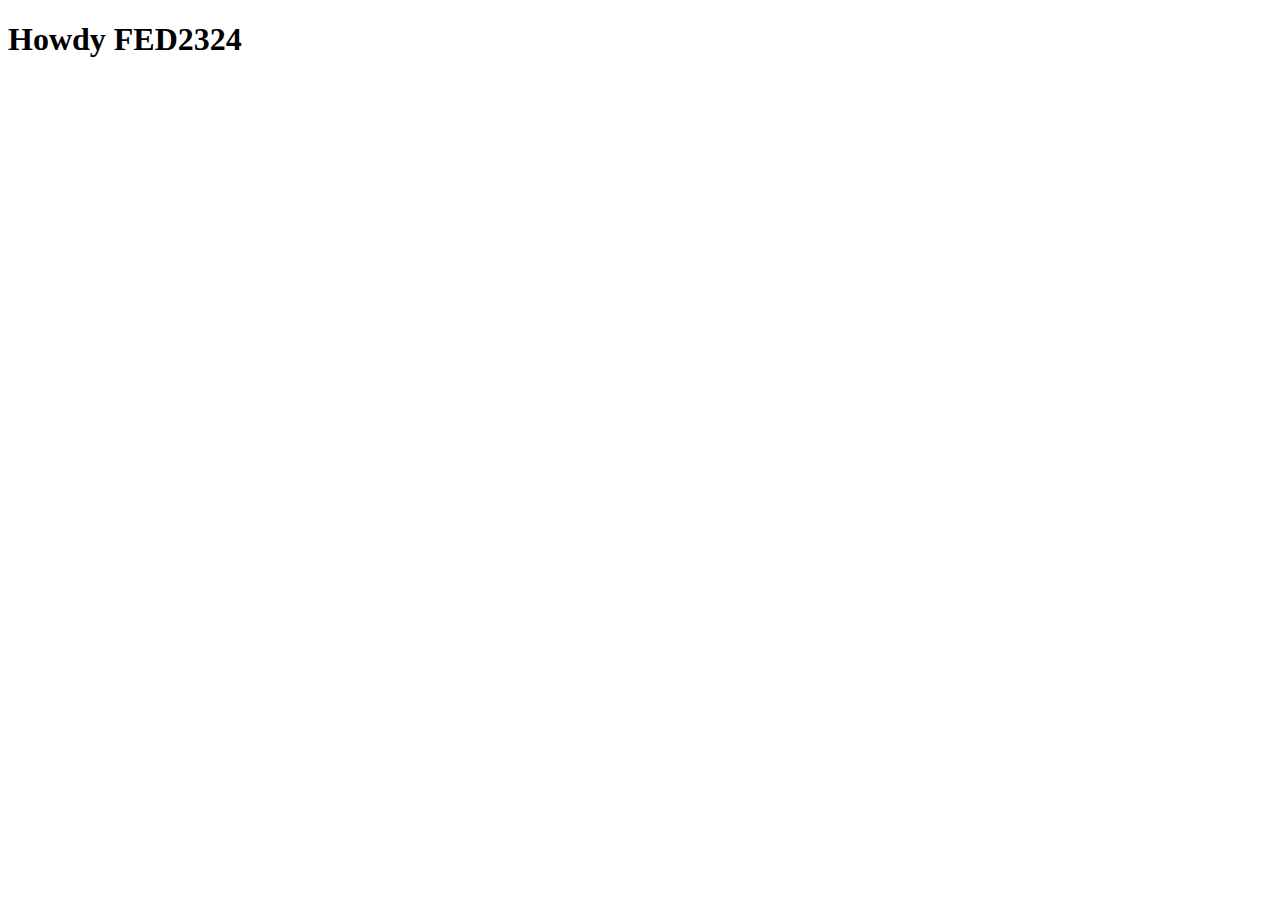
==== index.html @ 1857b573 "Add files via upload" ====
<!DOCTYPE html>
<html lang="nl">
	
<head>
	<meta charset="UTF-8">
	<meta name="author" content="jouw naam">
	<meta name="viewport" content="width=device-width, initial-scale=1">
	
	<title>Howdy FED2324</title>
	
	<link href="styles/style.css" rel="stylesheet">
	<link rel="icon" type="image/svg+xml" href="images/favicon.svg">
</head>

<body>
	<h1>Howdy FED2324</h1>

	<script defer src="scripts/script.js"></script>
</body>
	
</html>
---- styles/style.css ----
/**************/
/* CSS REMEDY */
/**************/
*, *::after, *::before {
  box-sizing:border-box;  
}






/*********************/
/* CUSTOM PROPERTIES */
/*********************/
:root {
	/* startje */
	--color-text:#111;
	--color-background:#eee;
}





/****************/
/* JOUW STYLING */
/****************/

/* jouw code */
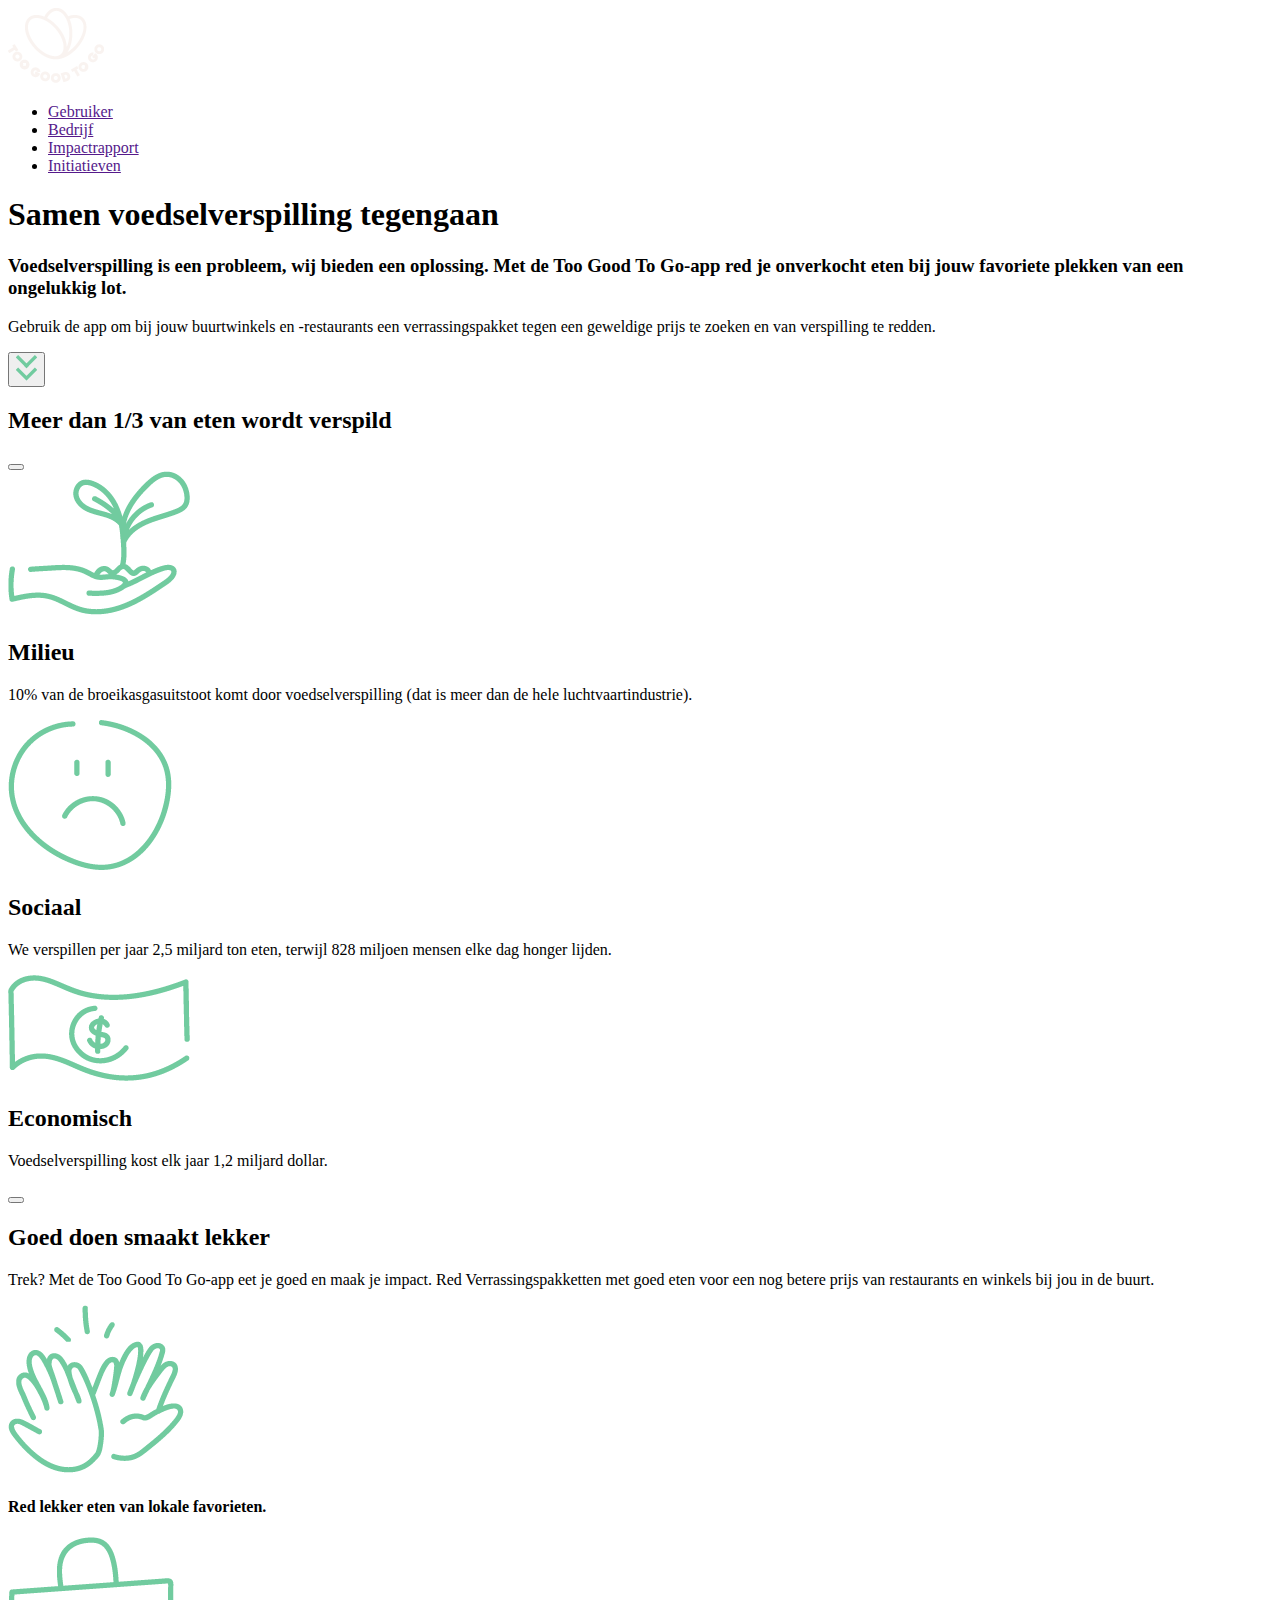
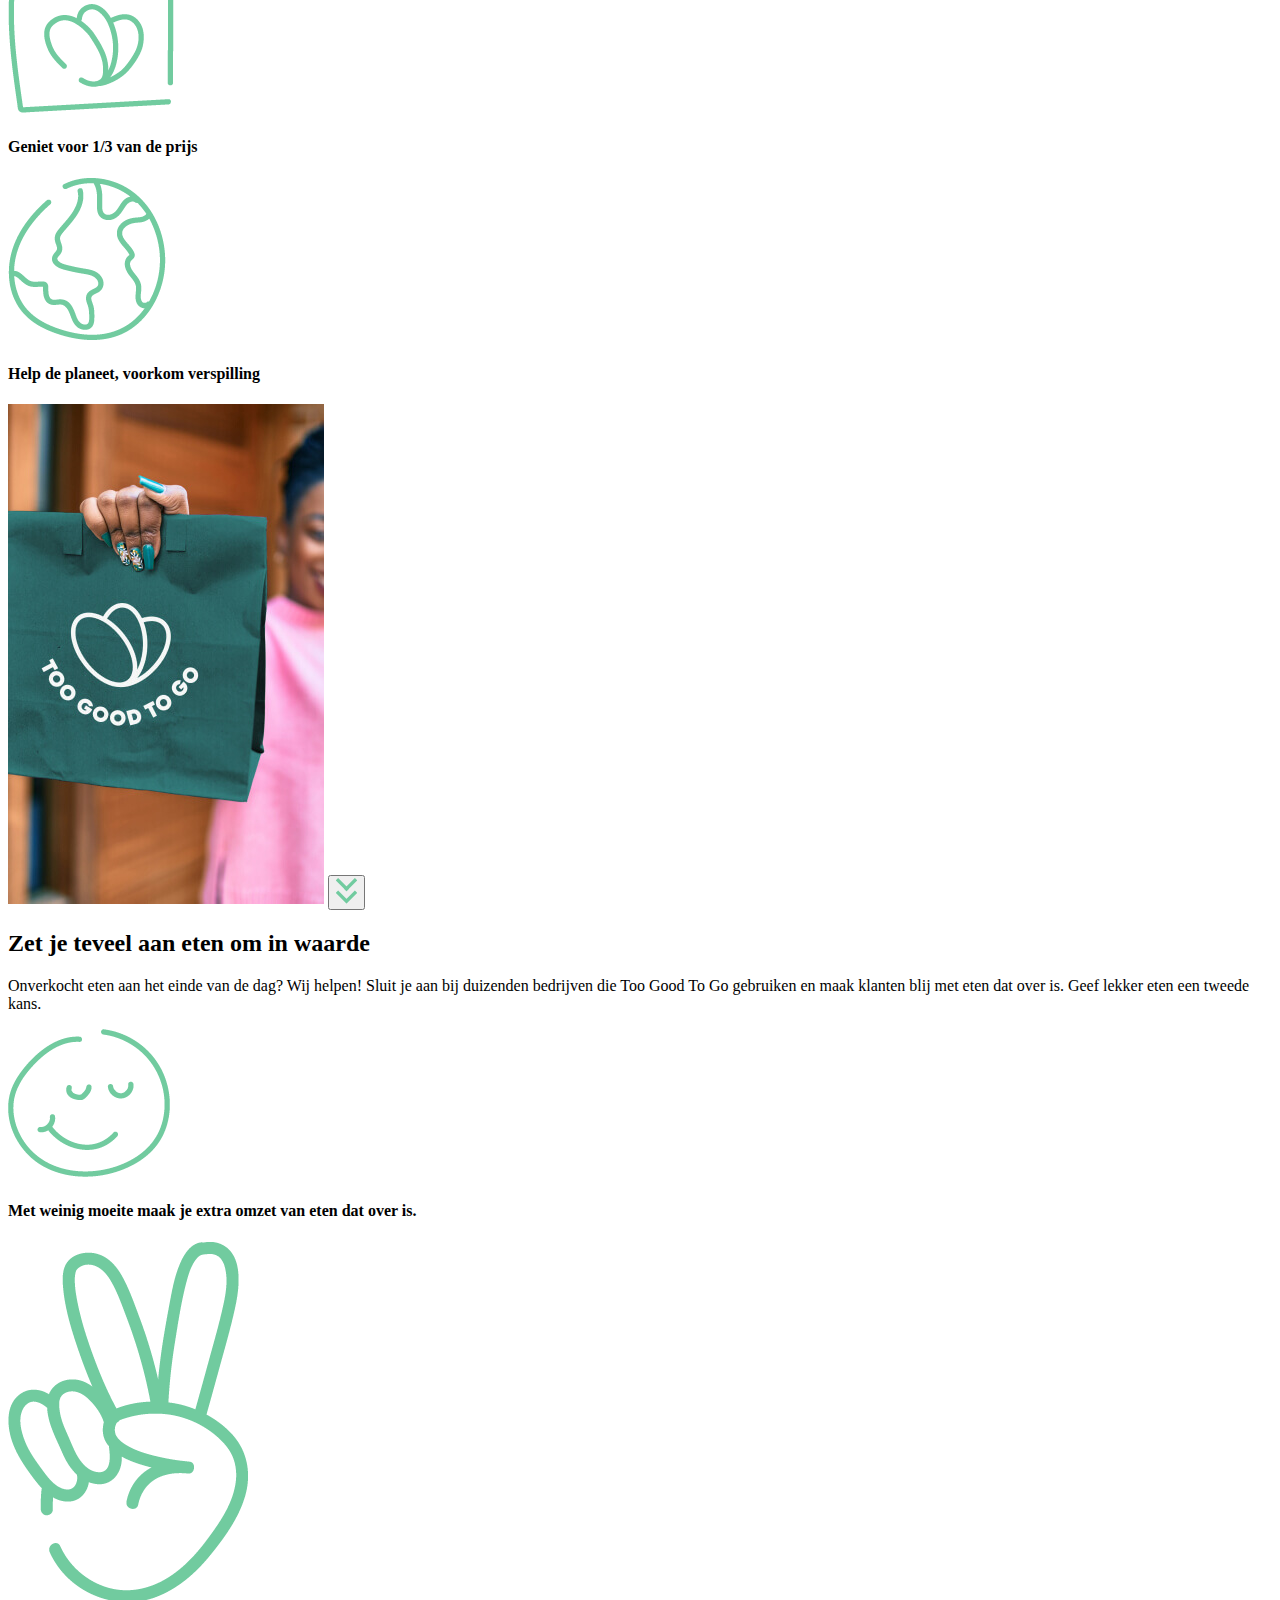
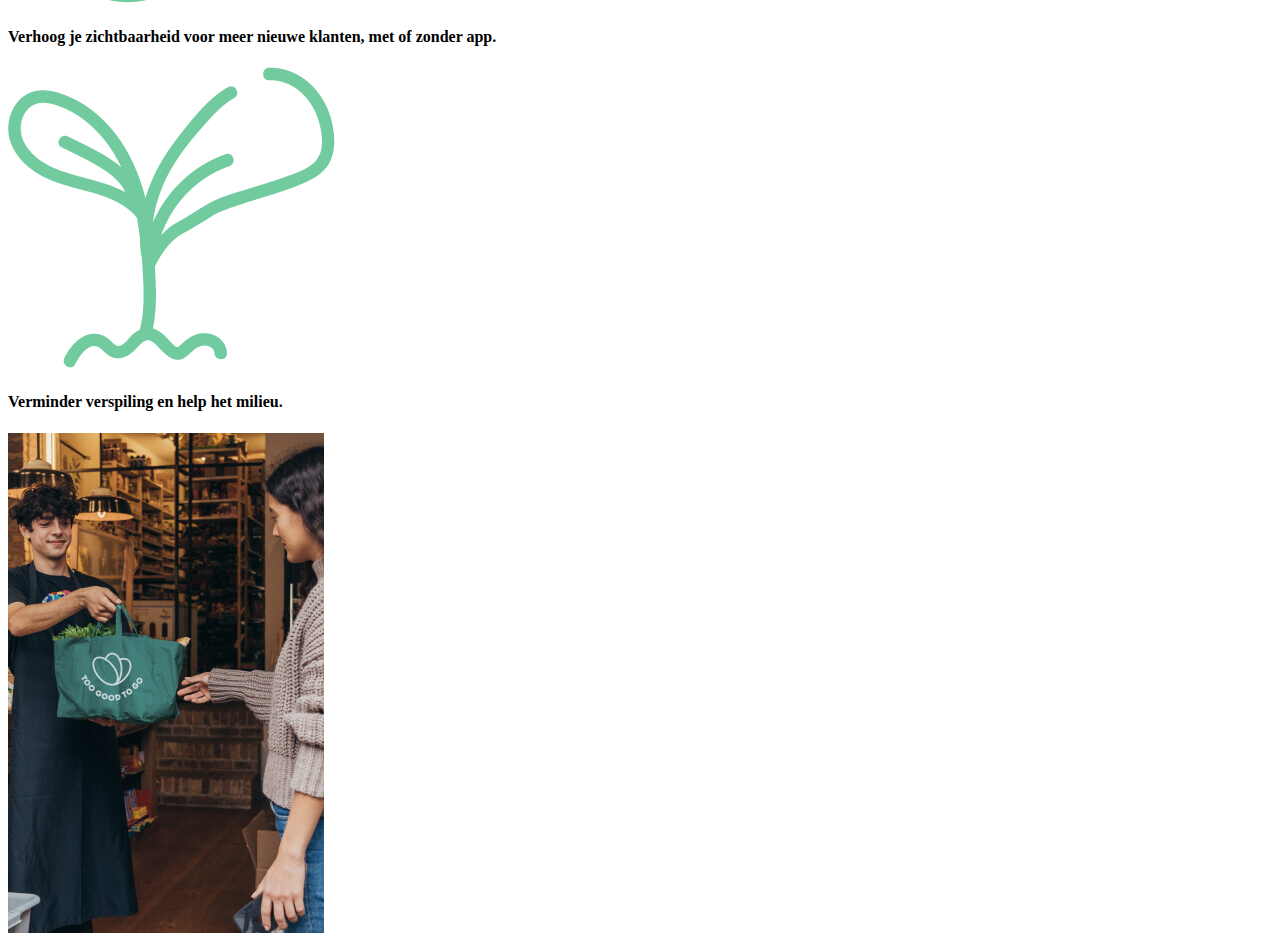
==== commit 481a75cb: "Add files via upload" ====
--- a/index.html
+++ b/index.html
@@ -1,21 +1,121 @@
 <!DOCTYPE html>
 <html lang="nl">
-	
+
 <head>
 	<meta charset="UTF-8">
 	<meta name="author" content="jouw naam">
 	<meta name="viewport" content="width=device-width, initial-scale=1">
-	
+
 	<title>Howdy FED2324</title>
-	
+
 	<link href="styles/style.css" rel="stylesheet">
 	<link rel="icon" type="image/svg+xml" href="images/favicon.svg">
 </head>
 
 <body>
-	<h1>Howdy FED2324</h1>
+	<header>
+		<img src="./images/tgtg_logo.70534928.png" alt="logo">
+		<nav>
+			<ul>
+				<li><a href="">Gebruiker</a></li>
+				<li><a href="">Bedrijf</a></li>
+				<li><a href="">Impactrapport</a></li>
+				<li><a href="">Initiatieven</a></li>
+			</ul>
+		</nav>
+	</header>
+
+	<main>
+		<section>
+			<h1>Samen voedselverspilling tegengaan</h1>
+
+			<h3>Voedselverspilling is een probleem, wij bieden een oplossing. Met de Too Good To Go-app red je
+				onverkocht eten bij jouw favoriete plekken van een ongelukkig lot.</h3>
+
+			<p>
+				Gebruik de app om bij jouw buurtwinkels en -restaurants een verrassingspakket tegen een geweldige prijs
+				te zoeken en van verspilling te redden.
+			</p>
+
+			<button>
+				<img src="./images/arrow-down.png" alt="pijl-beneden">
+			</button>
+		</section>
+
+		<section>
+			<h2>Meer dan 1/3 van eten wordt verspild</h2>
+			<button></button>
+			<article>
+				<img src="./images/HandSprout.slider.png" alt="plant in hand">
+				<h2>Milieu</h2>
+				<p>10% van de broeikasgasuitstoot komt door voedselverspilling (dat is meer dan de hele
+					luchtvaartindustrie).</p>
+			</article>
+			<article>
+				<img src="./images/SadSmiley.slider.png" alt="sadsmiley">
+				<h2>Sociaal</h2>
+				<p>We verspillen per jaar 2,5 miljard ton eten, terwijl 828 miljoen mensen elke dag honger lijden.</p>
+			</article>
+			<article>
+				<img src="./images/DollarBill.slider.png" alt="dollarbill">
+				<h2>Economisch</h2>
+				<p>Voedselverspilling kost elk jaar 1,2 miljard dollar.</p>
+			</article>
+			<button></button>
+		</section>
+
+		<section>
+			<h2>Goed doen smaakt lekker</h2>
+			<p>Trek? Met de Too Good To Go-app eet je goed en maak je impact. Red Verrassingspakketten met goed eten
+				voor een nog betere prijs van restaurants en winkels bij jou in de buurt.</p>
+			<article>
+				<img src="./images/HandsCelebrate.slider2.png" alt="hands">
+				<h4>Red lekker eten van lokale favorieten.
+				</h4>
+			</article>
+			<article>
+				<img src="./images/TgtgShoppingBag.slider2.png" alt="tas">
+				<h4>Geniet voor 1/3 van de prijs</h4>
+			</article>
+			<article>
+				<img src="./images/PlanetEarth.slider2.png" alt="">
+				<h4>Help de planeet, voorkom verspilling</h4>
+			</article>
+			<img src="./images/tasinhand.jpeg" alt="tas in hand">
+			<link rel="stylesheet" href="">
+			<link rel="stylesheet" href="">
+			<button>
+				<img src="./images/arrow-down.png" alt="pijl-beneden">
+			</button>
+		</section>
+		<section>
+			<h2>Zet je teveel aan eten om in waarde</h2>
+			<p>Onverkocht eten aan het einde van de dag? Wij helpen! Sluit je aan bij duizenden bedrijven die Too Good
+				To Go gebruiken en maak klanten blij met eten dat over is. Geef lekker eten een tweede kans.</p>
+			<article>
+				<img src="./images/ContentSmiley.slider3.png" alt="smiley">
+				<h4>Met weinig moeite maak je extra omzet van eten dat over is.
+				</h4>
+			</article>
+			<article>
+				<img src="./images/PeaceSign.slider3.png" alt="peacesign">
+				<h4>Verhoog je zichtbaarheid voor meer nieuwe klanten, met of zonder app.</h4>
+			</article>
+			<article>
+				<img src="./images/PlantGrowing.slider3.png" alt="plant">
+				<h4>Verminder verspiling en help het milieu.</h4>
+			</article>
+			<img src="./images/Tasgeven.jpeg" alt="tasgeven">
+			<link rel="stylesheet" href="">
+			<link rel="stylesheet" href="">
+		</section>
+	</main>
+
+	<footer>
+
+	</footer>
 
 	<script defer src="scripts/script.js"></script>
 </body>
-	
-</html>
+
+</html>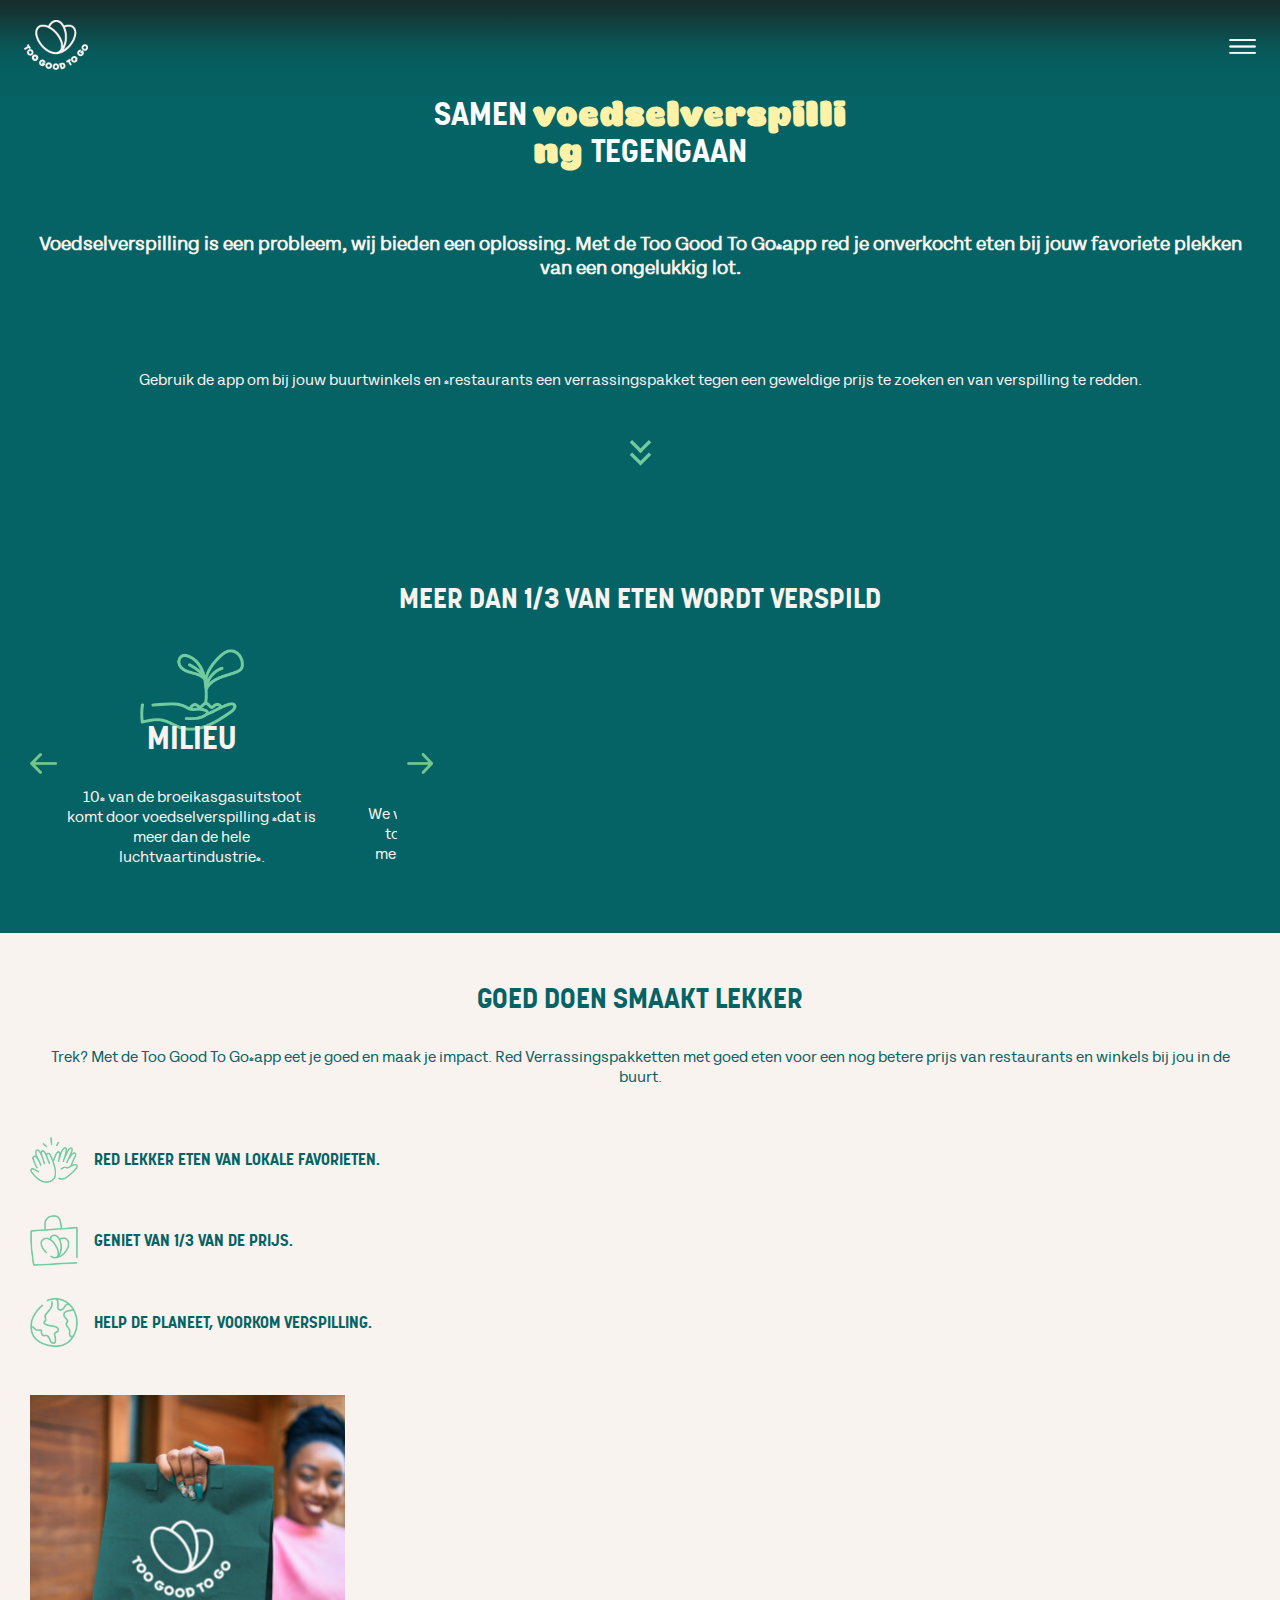
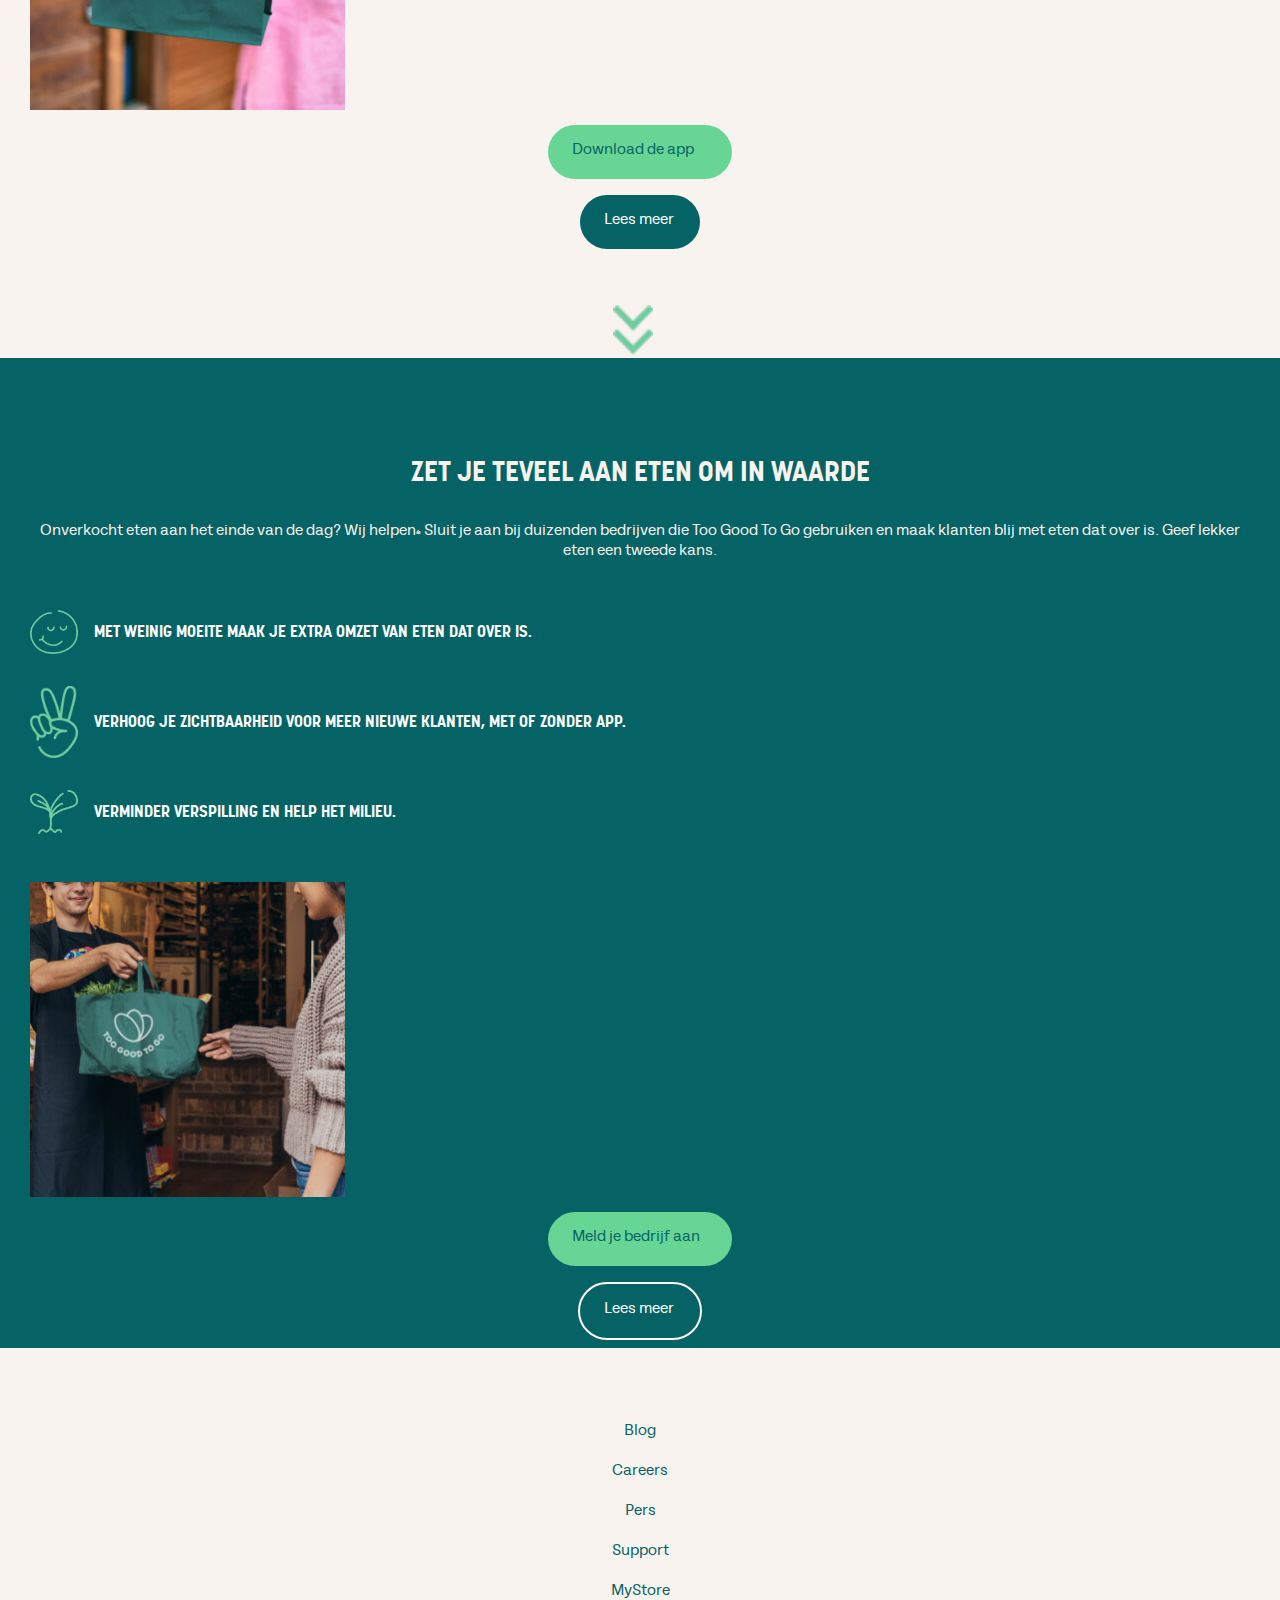
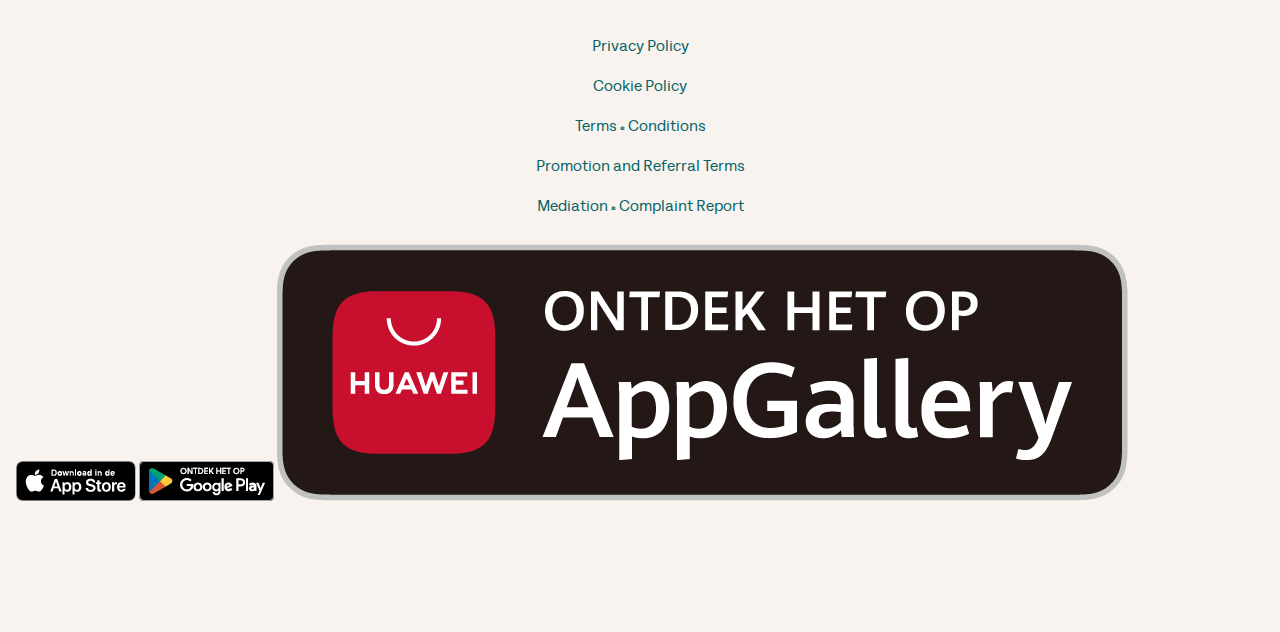
==== commit 8add0930: "Add files via upload" ====
--- a/index.html
+++ b/index.html
@@ -14,20 +14,36 @@
 
 <body>
 	<header>
-		<img src="./images/tgtg_logo.70534928.png" alt="logo">
+		<a href="index.html"><img src="./images/tgtg_logo.70534928.png" alt="logo"></a>
+		<button class="toggleButton"><img src="./images/hamburger.open.png" alt="menu_open"></button>
 		<nav>
 			<ul>
-				<li><a href="">Gebruiker</a></li>
-				<li><a href="">Bedrijf</a></li>
-				<li><a href="">Impactrapport</a></li>
-				<li><a href="">Initiatieven</a></li>
+				<li><a href="./gebruiker.html">GEBRUIKER</a></li>
+				<li><a href="">BEDRIJF</a></li>
+				<li><a href="">IMPACTRAPPORT</a></li>
+				<li><a href="">INITIATIEVEN</a></li>
 			</ul>
+
+			<article>
+				<details>
+					<summary>
+						<p>The Netherlands</p>
+						<img class="pijl" src="./images/drop-down.png" alt="drop_down arrow">
+					</summary>
+					<ul>
+						<li></li>
+					</ul>
+				</details>
+				<a class="link" href="">Meld je bedrijf aan</a>
+				<a class="link" href="">Download de app</a>
+			</article>
 		</nav>
 	</header>
 
 	<main>
+
 		<section>
-			<h1>Samen voedselverspilling tegengaan</h1>
+			<h1>SAMEN <mark>voedselverspilli <br> ng</mark> TEGENGAAN</h1>
 
 			<h3>Voedselverspilling is een probleem, wij bieden een oplossing. Met de Too Good To Go-app red je
 				onverkocht eten bij jouw favoriete plekken van een ongelukkig lot.</h3>
@@ -37,82 +53,127 @@
 				te zoeken en van verspilling te redden.
 			</p>
 
-			<button>
+			<button class="scroll_down">
 				<img src="./images/arrow-down.png" alt="pijl-beneden">
 			</button>
 		</section>
 
 		<section>
-			<h2>Meer dan 1/3 van eten wordt verspild</h2>
-			<button></button>
-			<article>
-				<img src="./images/HandSprout.slider.png" alt="plant in hand">
-				<h2>Milieu</h2>
-				<p>10% van de broeikasgasuitstoot komt door voedselverspilling (dat is meer dan de hele
-					luchtvaartindustrie).</p>
-			</article>
-			<article>
-				<img src="./images/SadSmiley.slider.png" alt="sadsmiley">
-				<h2>Sociaal</h2>
-				<p>We verspillen per jaar 2,5 miljard ton eten, terwijl 828 miljoen mensen elke dag honger lijden.</p>
-			</article>
-			<article>
-				<img src="./images/DollarBill.slider.png" alt="dollarbill">
-				<h2>Economisch</h2>
-				<p>Voedselverspilling kost elk jaar 1,2 miljard dollar.</p>
-			</article>
-			<button></button>
+			<h2>MEER DAN 1/3 VAN ETEN WORDT VERSPILD</h2>
+
+			
+			<div class="component">
+				<button onclick="goLeft()"><img src="./images/links-pijl.png" alt="pijl-links"></button>
+			
+				<div class="carousel">
+				  <article class="active">
+					<img src="./images/HandSprout.slider.png" alt="plant in hand">
+					<h2>MILIEU</h2>
+					<p>10% van de broeikasgasuitstoot komt door voedselverspilling (dat is meer dan de hele
+					  luchtvaartindustrie).</p>
+				  </article>
+				  <article>
+					<img src="./images/SadSmiley.slider.png" alt="sadsmiley">
+					<h2>SOCIAAL</h2>
+					<p>We verspillen per jaar 2,5 miljard ton eten, terwijl 828 miljoen mensen elke dag honger lijden.</p>
+				  </article>
+				  <article>
+					<img src="./images/DollarBill.slider.png" alt="dollarbill">
+					<h2>ECONOMISCH</h2>
+					<p>Voedselverspilling kost elk jaar 1,2 miljard dollar.</p>
+				  </article>
+				</div>
+			
+				<button onclick="goRight()"><img src="./images/pijl-rechts.png" alt="pijl rechts"></button>
+			  </div>
 		</section>
 
 		<section>
-			<h2>Goed doen smaakt lekker</h2>
+			<h2>GOED DOEN SMAAKT LEKKER</h2>
 			<p>Trek? Met de Too Good To Go-app eet je goed en maak je impact. Red Verrassingspakketten met goed eten
 				voor een nog betere prijs van restaurants en winkels bij jou in de buurt.</p>
+			<ul>
+				<li>
+					<img src="./images/HandsCelebrate.slider2.png" alt="hands">
+					<h4>RED LEKKER ETEN VAN LOKALE FAVORIETEN.</h4>
+				</li>
+				<li>
+					<img src="./images/TgtgShoppingBag.slider2.png" alt="tas">
+					<h4>GENIET VAN 1/3 VAN DE PRIJS.</h4>
+				</li>
+				<li>
+					<img src="./images/PlanetEarth.slider2.png" alt="">
+					<h4>HELP DE PLANEET, VOORKOM VERSPILLING.</h4>
+				</li>
+			</ul>
+			<img src="./images/tas_in_hand.jpeg" alt="tas in hand">
 			<article>
-				<img src="./images/HandsCelebrate.slider2.png" alt="hands">
-				<h4>Red lekker eten van lokale favorieten.
-				</h4>
-			</article>
-			<article>
-				<img src="./images/TgtgShoppingBag.slider2.png" alt="tas">
-				<h4>Geniet voor 1/3 van de prijs</h4>
-			</article>
-			<article>
-				<img src="./images/PlanetEarth.slider2.png" alt="">
-				<h4>Help de planeet, voorkom verspilling</h4>
-			</article>
-			<img src="./images/tasinhand.jpeg" alt="tas in hand">
-			<link rel="stylesheet" href="">
-			<link rel="stylesheet" href="">
-			<button>
+				<a class="link" href="">Download de app</a>
+				<a class="link2" href="/gebruiker.html">Lees meer</a>
+			</article>	
+			<button class="scroll_down">
 				<img src="./images/arrow-down.png" alt="pijl-beneden">
 			</button>
 		</section>
+
 		<section>
-			<h2>Zet je teveel aan eten om in waarde</h2>
+			<h2>ZET JE TEVEEL AAN ETEN OM IN WAARDE</h2>
 			<p>Onverkocht eten aan het einde van de dag? Wij helpen! Sluit je aan bij duizenden bedrijven die Too Good
 				To Go gebruiken en maak klanten blij met eten dat over is. Geef lekker eten een tweede kans.</p>
+			<ul>
+				<li>
+					<img src="./images/ContentSmiley.slider3.png" alt="smiley">
+					<h4>MET WEINIG MOEITE MAAK JE EXTRA OMZET VAN ETEN DAT OVER IS.</h4>
+				</li>
+				<li>
+					<img src="./images/PeaceSign.slider3.png" alt="peacesign">
+					<h4>VERHOOG JE ZICHTBAARHEID VOOR MEER NIEUWE KLANTEN, MET OF ZONDER APP.</h4>
+				</li>
+				<li>
+					<img src="./images/PlantGrowing.slider3.png" alt="plant">
+					<h4>VERMINDER VERSPILLING EN HELP HET MILIEU.</h4>
+				</li>
+			</ul>
+			<img src="./images/tas_geven.jpeg" alt="tasgeven">
 			<article>
-				<img src="./images/ContentSmiley.slider3.png" alt="smiley">
-				<h4>Met weinig moeite maak je extra omzet van eten dat over is.
-				</h4>
+				<a class="link" href="#">Meld je bedrijf aan</a>
+				<a href="#">Lees meer</a>
 			</article>
-			<article>
-				<img src="./images/PeaceSign.slider3.png" alt="peacesign">
-				<h4>Verhoog je zichtbaarheid voor meer nieuwe klanten, met of zonder app.</h4>
-			</article>
-			<article>
-				<img src="./images/PlantGrowing.slider3.png" alt="plant">
-				<h4>Verminder verspiling en help het milieu.</h4>
-			</article>
-			<img src="./images/Tasgeven.jpeg" alt="tasgeven">
-			<link rel="stylesheet" href="">
-			<link rel="stylesheet" href="">
 		</section>
 	</main>
 
 	<footer>
+		<ul>
+			<li><a href="">Blog</a></li>
+			<li><a href="">Careers</a></li>
+			<li><a href="">Pers</a></li>
+			<li><a href="">Support</a></li>
+			<li><a href="">MyStore</a></li>
+		</ul>
+		<ul>
+			<li><a href="">Privacy Policy</a></li>
+			<li><a href="">Cookie Policy</a></li>
+			<li><a href="">Terms & Conditions</a></li>
+			<li><a href="">Promotion and Referral Terms</a></li>
+			<li><a href="">Mediation & Complaint Report</a></li>
+		</ul>
+		<article>
+			<img src="./images/appstore.png" alt="App Store">
+			<img src="./images/googleplay.png" alt="Google Play">
+			<img src="./images/appgallery.png" alt="App Gallery">
+		</article>
 
+		<article>
+			<img src="" alt="">
+			<img src="" alt="">
+			<img src="" alt="">
+			<img src="" alt="">
+			<img src="" alt="">
+		</article>
+
+		<img src="" alt="">
+
+		<p>Copyright © 2023 Too Good To Go International. All Rights Reserved.</p>
 	</footer>
 
 	<script defer src="scripts/script.js"></script>
--- a/styles/style.css
+++ b/styles/style.css
@@ -1,22 +1,36 @@
 /**************/
 /* CSS REMEDY */
 /**************/
-*, *::after, *::before {
-  box-sizing:border-box;  
-}
-
-
-
-
-
+*,
+*::after,
+*::before {
+	box-sizing: border-box;
+	margin: 0;
+	padding: 0;
+}
+
+@font-face {
+	font-family: 'tenon';
+	src: url('/fonts/fontspring-demo-tenon-regular-2-webfont.woff');
+}
+
+@font-face {
+	font-family: 'konga';
+	src: url('/fonts/kongapro-webfont.woff');
+}
+
+@font-face {
+	font-family: 'korolev';
+	src: url(/fonts/korolev_bold-webfont.woff);
+}
 
 /*********************/
 /* CUSTOM PROPERTIES */
 /*********************/
 :root {
 	/* startje */
-	--color-text:#111;
-	--color-background:#eee;
+	--color-text: #111;
+	--color-background: #eee;
 }
 
 
@@ -29,3 +43,361 @@
 
 /* jouw code */
 
+body {
+	font-weight: 400;
+	line-height: 20px;
+	font-family: 'Tenon', Arial Black, sans-serif;
+	background-color: #056365;
+	font-size: 16px;
+}
+
+header {
+	background-color: transparent;
+	background-image: linear-gradient(180deg, rgba(29, 29, 26, .8), rgba(29, 29, 26, .15) 50px, rgba(29, 29, 26, .05) 70px);
+	height: 96px;
+	width: 100%;
+	padding: 0 24px;
+	display: flex;
+	justify-content: space-between;
+	align-items: center;
+	position: sticky;
+	top: 0;
+	z-index: 20;
+}
+
+header nav {
+	background-color: #056365;
+	background-image: linear-gradient(180deg, rgba(29, 29, 26, .8), rgba(29, 29, 26, .15) 50px, rgba(29, 29, 26, .05) 70px);
+
+	position: fixed;
+	left: 0;
+	right: 0;
+	top: 0;
+	bottom: 0;
+	opacity: 0;
+	z-index: -1;
+	visibility: hidden;
+	transition: opacity 0.3s ease-in, visibility 0.3s ease-in;
+	padding-top: 96px;
+}
+
+header article {
+	display: flex;
+	flex-direction: column;
+}
+
+header details {
+	color: white;
+	background-color: #056365;
+	border: 2px solid #71cb9f;
+	border-radius: 25px;
+	padding: 1rem;
+	width: 20em;
+	margin: 16px auto;
+}
+
+.link {
+	text-decoration: none;
+	color: #056365;
+	background-color: #67d695;
+	width: 11.5em;
+	line-height: 24px;
+	border-radius: 30px;
+	margin: 8px auto;
+	border: none;
+	padding: 14px 1.5rem 1rem;
+	display: inline-block;
+}
+
+.link2 {
+	text-decoration: none;
+	color: white;
+	background-color: #056365;
+	width: 7.5em;
+	line-height: 24px;
+	border-radius: 30px;
+	margin: 8px auto;
+	border: none;
+	padding: 14px 1.5rem 1rem;
+	display: inline-block;
+}
+
+summary {
+	list-style: none;
+	cursor: pointer;
+	display: flex;
+	justify-content: space-between;
+}
+
+.pijl {
+	width: auto;
+	height: 10px;
+}
+
+header nav.toonMenu {
+	opacity: 1;
+	visibility: visible;
+}
+
+nav ul {
+	padding: 1em 24px;
+	margin-top: 1.5em;
+	margin-bottom: 5em;
+}
+
+nav ul li {
+	list-style: none;
+	margin-bottom: 1.5em;
+}
+
+nav ul li a {
+	color: white;
+	font-family: 'korolev', sans-serif;
+	text-decoration: none;
+	display: flex;
+	align-items: center;
+	column-gap: .25em;
+}
+
+header img {
+	width: 4rem;
+	height: auto;
+}
+
+.toggleButton {
+	background-color: transparent;
+	border: none;
+}
+
+.toggleButton img {
+	width: 2em;
+	height: auto;
+}
+
+section {
+	padding: 0px 30px;
+}
+
+section:nth-child(1) {
+	margin-bottom: 112px;
+}
+
+section:nth-child(2) {
+	margin-bottom: 4rem;
+}
+
+section:nth-child(3) {
+	background-color: #f9f3f0;
+}
+
+h1 {
+	color: white;
+	font-size: 32px;
+	line-height: 36px;
+	font-family: 'korolev', sans-serif;
+	text-align: center;
+	margin-bottom: 2em;
+}
+
+mark {
+	color: #fdf2a7;
+	background-color: transparent;
+	font-size: 36px;
+	font-family: 'konga', sans-serif;
+	letter-spacing: 2px;
+}
+
+h2 {
+	font-size: 28px;
+	font-family: 'korolev', sans-serif;
+	color: #f9f3f0;
+	text-align: center;
+	margin-bottom: 32px;
+	line-height: 36px;
+}
+
+h3 {
+	font-size: 20px;
+	text-align: center;
+	color: #f9f3f0;
+	margin-bottom: 4.5em;
+	line-height: 24px;
+}
+
+h4 {
+	color: #056365;
+	font-size: 16px;
+	font-family: 'korolev', sans-serif;
+	font-weight: bolder;
+	text-align: center;
+}
+
+p {
+	text-align: center;
+	color: #f9f3f0;
+}
+
+.scroll_down {
+	background-color: transparent;
+	border: none;
+	display: block;
+	margin: 48px auto;
+	animation-name: scrolldown;
+	animation-duration: 3s;
+	animation-iteration-count: infinite;
+	z-index: -1;
+	position: relative;
+}
+
+@keyframes scrolldown {
+	0% {
+		transform: translateY(0);
+	}
+
+	30% {
+		transform: translateY(-30px);
+	}
+
+	50% {
+		transform: translateY(-20px);
+	}
+
+	80% {
+		transform: translateY(-30px);
+	}
+
+	100% {
+		transform: translateY(0);
+	}
+}
+
+
+/*https://www.youtube.com/watch?v=ORwt4fXVtdI*/
+.component {
+	display: flex;
+	align-items: center;
+}
+
+.carousel {
+	display: flex;
+	margin: 0 10px;
+	width: 330px;
+	overflow-x: hidden;
+	scroll-behavior: smooth;
+	scroll-snap-type: x mandatory;
+}
+
+section:nth-child(2) article {
+	display: flex;
+	flex-direction: column;
+	align-items: center;
+	justify-content: center;
+
+	margin: 0 20px;
+	width: 250px;
+	flex-shrink: 0;
+	scroll-snap-align: start;
+}
+
+section:nth-child(2) h2:nth-child(2) {
+	font-size: 32px;
+}
+
+section:nth-child(2) button {
+	background-color: transparent;
+	height: 2em;
+	width: 2em;
+	border: none;
+}
+
+section:nth-child(2) button img {
+	height: auto;
+	width: 2em;
+}
+
+section:nth-child(2) img {
+	width: 6.5rem;
+	height: auto;
+	margin-bottom: -10px;
+}
+
+section:nth-child(n+3):nth-child(-n+4) {
+	padding-top: 48px;
+}
+
+section:nth-child(3) h2,
+section:nth-child(3) p {
+	color: #056365;
+}
+
+section:nth-child(4) h4 {
+	color: white;
+}
+
+section:nth-child(n+3):nth-child(-n+4) img {
+	width: 3em;
+	height: auto;
+	margin-right: 1em;
+}
+
+section:nth-child(n+3):nth-child(-n+4) img:nth-child(4) {
+
+	width: 315px;
+	height: 315px;
+	object-fit: cover;
+}
+
+section:nth-child(n+3):nth-child(-n+4) ul {
+	list-style: none;
+	margin: 48px 0px;
+}
+
+section:nth-child(n+3):nth-child(-n+4) ul li {
+	display: flex;
+	align-items: center;
+	margin-bottom: 32px;
+}
+
+section:nth-child(n+3):nth-child(-n+4) article {
+	display: flex;
+	flex-direction: column;
+	align-items: center;
+}
+
+section:nth-child(3) button {
+	z-index: 2;
+}
+
+section:last-child a:nth-child(2) {
+	text-decoration: none;
+	color: white;
+	width: 7.8em;
+	line-height: 24px;
+	border-radius: 30px;
+	border: 2px solid white;
+	margin: 8px auto;
+	padding: 14px 1.5rem 1rem;
+	display: inline-block;
+}
+
+footer {
+	background-color: #f9f3f0;
+	padding: 64px 16px;
+}
+
+footer ul {
+	margin-bottom: 16px;
+}
+
+footer ul li {
+	list-style: none;
+	padding: 10px;
+}
+
+footer ul li a {
+	color: #056365;
+	text-decoration: none;
+	text-align: center;
+	display: flex;
+	flex-direction: column;
+}